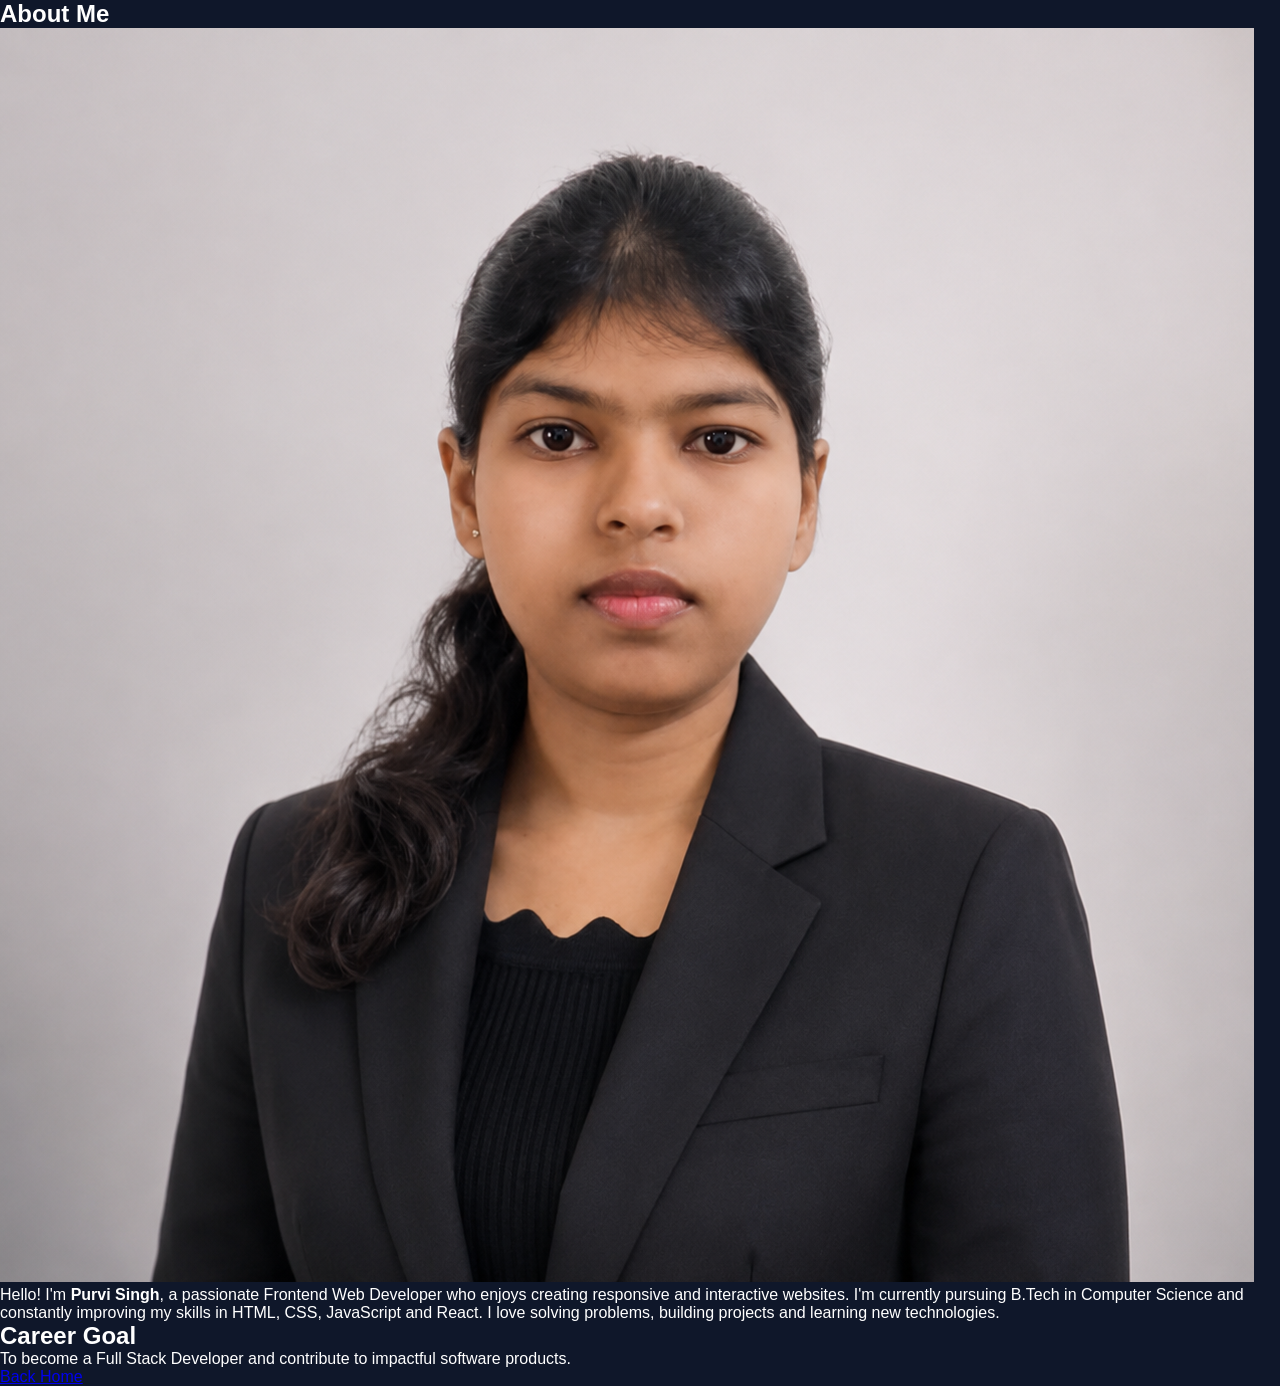
==== about.html @ 28787dc6 "Initial portfolio upload" ====
<!DOCTYPE html>
<html lang="en">

<head>

<meta charset="UTF-8">

<meta name="viewport" content="width=device-width, initial-scale=1.0">

<title>About Me</title>

<link rel="stylesheet" href="css/pages.css">

<link rel="stylesheet"
href="https://cdnjs.cloudflare.com/ajax/libs/font-awesome/6.6.0/css/all.min.css">

</head>

<body>

<section class="page">

<h1>About Me</h1>

<img src="img/profile.png" class="profile">

<p>

Hello! I'm <b>Purvi Singh</b>, a passionate Frontend Web Developer who enjoys creating responsive and interactive websites.

I'm currently pursuing B.Tech in Computer Science and constantly improving my skills in HTML, CSS, JavaScript and React.

I love solving problems, building projects and learning new technologies.

</p>

<h2>Career Goal</h2>

<p>

To become a Full Stack Developer and contribute to impactful software products.

</p>

<a href="index.html" class="btn">Back Home</a>

</section>

</body>

</html>
---- css/pages.css ----
/* ==========================
   GOOGLE FONT
=========================== */


*{
    margin:0;
    padding:0;
    box-sizing:border-box;
    font-family:'Poppins',sans-serif;
}

html{
    scroll-behavior:smooth;
}

body{
    background:#0f172a;
    color:#fff;
    min-height:100vh;
}

/* ===========================
   HEADER
=========================== */

header{
    text-align:center;
    padding:60px 20px 40px;
}

header h1{
    font-size:3rem;
    color:#fff;
    margin-bottom:15px;
}

header p{
    color:#cbd5e1;
    font-size:1.1rem;
    max-width:700px;
    margin:auto;
    line-height:1.8;
}

.home-btn{
    display:inline-block;
    margin-top:30px;
    text-decoration:none;
    color:white;
    background:#8b5cf6;
    padding:12px 28px;
    border-radius:30px;
    transition:.4s;
}

.home-btn:hover{
    transform:translateY(-5px);
    box-shadow:0 0 20px #8b5cf6;
}

/* ===========================
   PROJECT GRID
=========================== */

.projects{

    width:90%;
    max-width:1400px;
    margin:50px auto;

    display:grid;

    grid-template-columns:repeat(auto-fit,minmax(330px,1fr));

    gap:35px;

}

/* ===========================
   CARD
=========================== */

.card{

    background:rgba(255,255,255,.05);

    border:1px solid rgba(255,255,255,.1);

    backdrop-filter:blur(15px);

    border-radius:20px;

    overflow:hidden;

    transition:.4s;

}

.card:hover{

    transform:translateY(-12px);

    box-shadow:0 20px 40px rgba(139,92,246,.35);

}

.card img{

    width:100%;
    height:220px;
    object-fit:cover;

}

.card h2{

    padding:20px 20px 10px;
    font-size:1.5rem;

}

.card p{

    padding:0 20px;
    color:#cbd5e1;
    line-height:1.7;
    margin-bottom:20px;

}

/* ===========================
   TECH STACK
=========================== */

.tech{

    padding:0 20px 20px;

}

.tech span{

    display:inline-block;

    margin:6px;

    padding:8px 16px;

    background:#8b5cf6;

    border-radius:30px;

    font-size:.85rem;

}

/* ===========================
   BUTTONS
=========================== */

.buttons{

    display:flex;

    justify-content:space-between;

    padding:20px;

}

.buttons a{

    flex:1;

    text-align:center;

    margin:0 5px;

    padding:12px;

    border-radius:10px;

    text-decoration:none;

    color:white;

    background:#8b5cf6;

    transition:.35s;

}

.buttons a:hover{

    background:#a855f7;

    transform:scale(1.05);

    box-shadow:0 0 20px #8b5cf6;

}

/* ===========================
IMAGE HOVER
=========================== */

.card img{

    transition:.5s;

}

.card:hover img{

    transform:scale(1.08);

}

/* ===========================
   RESPONSIVE
=========================== */

@media(max-width:900px){

header h1{

font-size:2.5rem;

}

.projects{

grid-template-columns:1fr;

}

}

@media(max-width:600px){

header{

padding:40px 20px;

}

header h1{

font-size:2rem;

}

.buttons{

flex-direction:column;

}

.buttons a{

margin:8px 0;

}

.card img{

height:200px;

}

}

/* ===========================
SCROLLBAR
=========================== */

::-webkit-scrollbar{

width:10px;

}

::-webkit-scrollbar-track{

background:#111827;

}

::-webkit-scrollbar-thumb{

background:#8b5cf6;

border-radius:20px;

}

::-webkit-scrollbar-thumb:hover{

background:#a855f7;

}*/
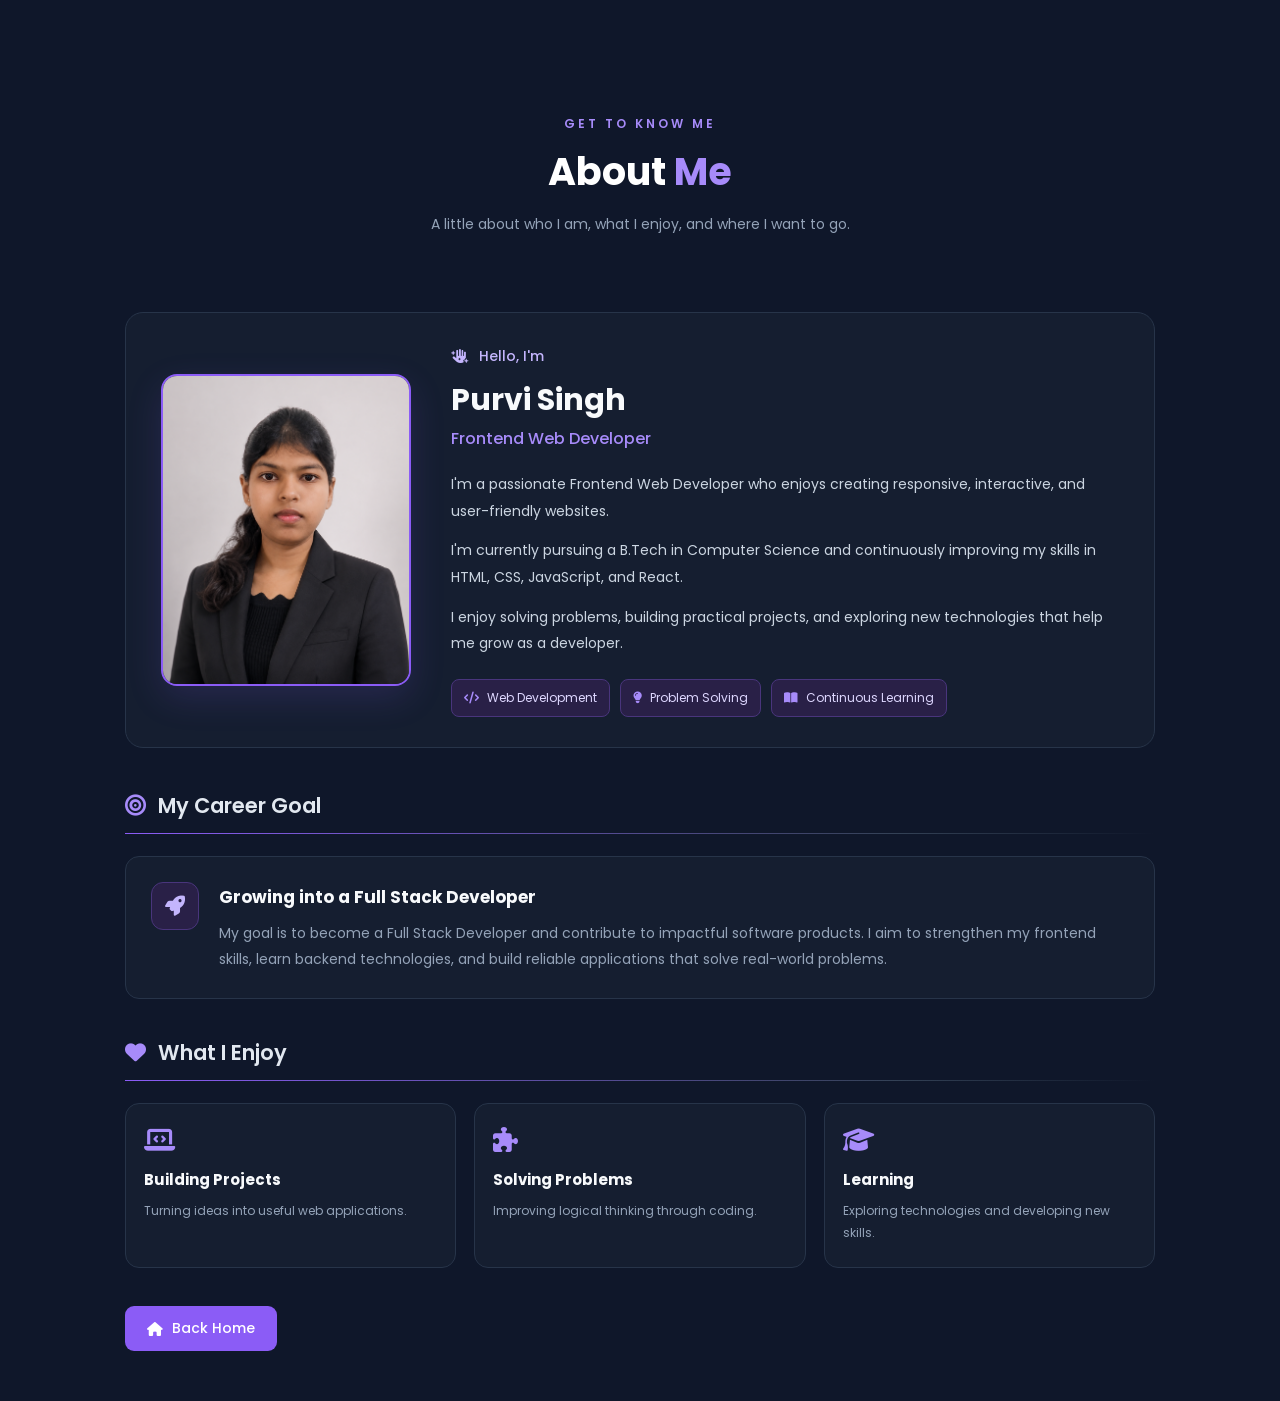
==== commit 6a2b9ffe: "added personal details" ====
--- a/about.html
+++ b/about.html
@@ -1,51 +1,148 @@
+
 <!DOCTYPE html>
 <html lang="en">
 
 <head>
+    <meta charset="UTF-8">
+    <meta name="viewport" content="width=device-width, initial-scale=1.0">
 
-<meta charset="UTF-8">
+    <title>About Me | Purvi Singh</title>
 
-<meta name="viewport" content="width=device-width, initial-scale=1.0">
+    <link rel="stylesheet" href="css/pages.css">
 
-<title>About Me</title>
+    <link rel="preconnect" href="https://fonts.googleapis.com">
+    <link href="https://fonts.googleapis.com/css2?family=Poppins:wght@300;400;500;600;700&display=swap"
+          rel="stylesheet">
 
-<link rel="stylesheet" href="css/pages.css">
-
-<link rel="stylesheet"
-href="https://cdnjs.cloudflare.com/ajax/libs/font-awesome/6.6.0/css/all.min.css">
-
+    <link rel="stylesheet"
+          href="https://cdnjs.cloudflare.com/ajax/libs/font-awesome/6.6.0/css/all.min.css">
 </head>
 
 <body>
 
-<section class="page">
+<section class="page about-page">
 
-<h1>About Me</h1>
+    <!-- Page Header -->
+    <header class="about-header">
+        <span class="section-label">GET TO KNOW ME</span>
+        <h1>About <span>Me</span></h1>
+        <p>A little about who I am, what I enjoy, and where I want to go.</p>
+    </header>
 
-<img src="img/profile.png" class="profile">
+    <!-- Profile Section -->
+    <section class="about-card">
 
-<p>
+        <div class="about-image">
+            <img src="img/profile.png" alt="Portrait of Purvi Singh" class="profile">
+        </div>
 
-Hello! I'm <b>Purvi Singh</b>, a passionate Frontend Web Developer who enjoys creating responsive and interactive websites.
+        <div class="about-content">
+            <span class="about-greeting">
+                <i class="fa-solid fa-hand-sparkles"></i>
+                Hello, I'm
+            </span>
 
-I'm currently pursuing B.Tech in Computer Science and constantly improving my skills in HTML, CSS, JavaScript and React.
+            <h2>Purvi Singh</h2>
 
-I love solving problems, building projects and learning new technologies.
+            <h3>Frontend Web Developer</h3>
 
-</p>
+            <p>
+                I'm a passionate Frontend Web Developer who enjoys creating
+                responsive, interactive, and user-friendly websites.
+            </p>
 
-<h2>Career Goal</h2>
+            <p>
+                I'm currently pursuing a B.Tech in Computer Science and
+                continuously improving my skills in HTML, CSS, JavaScript,
+                and React.
+            </p>
 
-<p>
+            <p>
+                I enjoy solving problems, building practical projects,
+                and exploring new technologies that help me grow as a developer.
+            </p>
 
-To become a Full Stack Developer and contribute to impactful software products.
+            <div class="about-tags">
+                <span><i class="fa-solid fa-code"></i> Web Development</span>
+                <span><i class="fa-solid fa-lightbulb"></i> Problem Solving</span>
+                <span><i class="fa-solid fa-book-open"></i> Continuous Learning</span>
+            </div>
+        </div>
 
-</p>
+    </section>
 
-<a href="index.html" class="btn">Back Home</a>
+    <!-- Career Goal -->
+    <section class="career-section">
+
+        <h2>
+            <i class="fa-solid fa-bullseye"></i>
+            My Career Goal
+        </h2>
+
+        <div class="section-line"></div>
+
+        <div class="career-card">
+            <div class="career-icon">
+                <i class="fa-solid fa-rocket"></i>
+            </div>
+
+            <div>
+                <h3>Growing into a Full Stack Developer</h3>
+
+                <p>
+                    My goal is to become a Full Stack Developer and contribute
+                    to impactful software products. I aim to strengthen my
+                    frontend skills, learn backend technologies, and build
+                    reliable applications that solve real-world problems.
+                </p>
+            </div>
+        </div>
+
+    </section>
+
+    <!-- Interests -->
+    <section class="about-interests">
+
+        <h2>
+            <i class="fa-solid fa-heart"></i>
+            What I Enjoy
+        </h2>
+
+        <div class="section-line"></div>
+
+        <div class="interests-grid">
+
+            <div class="interest-card">
+                <i class="fa-solid fa-laptop-code"></i>
+                <h3>Building Projects</h3>
+                <p>Turning ideas into useful web applications.</p>
+            </div>
+
+            <div class="interest-card">
+                <i class="fa-solid fa-puzzle-piece"></i>
+                <h3>Solving Problems</h3>
+                <p>Improving logical thinking through coding.</p>
+            </div>
+
+            <div class="interest-card">
+                <i class="fa-solid fa-graduation-cap"></i>
+                <h3>Learning</h3>
+                <p>Exploring technologies and developing new skills.</p>
+            </div>
+
+        </div>
+
+    </section>
+
+    <!-- Navigation -->
+    <div class="about-footer">
+        <a href="index.html" class="btn">
+            <i class="fa-solid fa-house"></i>
+            Back Home
+        </a>
+    </div>
 
 </section>
 
 </body>
-
-</html>+</html>
--- a/css/pages.css
+++ b/css/pages.css
@@ -301,3 +301,922 @@
 background:#a855f7;
 
 }*/
+
+
+/* ==========================================
+CONTACT PAGE
+========================================== */
+
+.contact-page {
+
+
+width: 90%;
+max-width: 1200px;
+
+margin: auto;
+
+padding: 50px 0 30px;
+
+
+}
+
+/* ==========================================
+CONTACT HEADER
+========================================== */
+
+.contact-header {
+
+
+text-align: center;
+
+margin-bottom: 55px;
+
+
+}
+
+.back-home {
+
+
+display: inline-flex;
+
+align-items: center;
+
+gap: 8px;
+
+text-decoration: none;
+
+color: white;
+
+background: #8b5cf6;
+
+padding: 11px 22px;
+
+border-radius: 30px;
+
+margin-bottom: 35px;
+
+transition: .3s;
+
+
+}
+
+.back-home:hover {
+
+
+transform: translateY(-4px);
+
+box-shadow: 0 0 20px #8b5cf6;
+
+
+}
+
+.contact-small-title {
+
+
+color: #8b5cf6;
+
+font-size: 14px;
+
+font-weight: 600;
+
+letter-spacing: 3px;
+
+margin-bottom: 10px;
+
+
+}
+
+.contact-header h1 {
+
+
+font-size: 48px;
+
+margin-bottom: 15px;
+
+
+}
+
+.contact-intro {
+
+
+max-width: 650px;
+
+margin: auto;
+
+color: #cbd5e1;
+
+line-height: 1.8;
+
+font-size: 16px;
+
+
+}
+
+
+/* ==============================
+   PROFESSIONAL SKILLS PAGE
+============================== */
+
+.skills-page {
+    max-width: 1100px;
+    margin: 0 auto;
+    padding: 50px 35px;
+    color: #e2e8f0;
+}
+
+.skills-header {
+    margin-bottom: 42px;
+}
+
+.skills-header .section-label {
+    display: inline-block;
+    color: #a78bfa;
+    font-size: 12px;
+    font-weight: 600;
+    letter-spacing: 3px;
+    margin-bottom: 10px;
+}
+
+.skills-header h1 {
+    font-size: 38px;
+    margin: 0 0 12px;
+}
+
+.skills-header h1 span {
+    color: #a78bfa;
+}
+
+.skills-header p {
+    color: #94a3b8;
+    font-size: 15px;
+    line-height: 1.8;
+    max-width: 650px;
+}
+
+.skills-section {
+    margin-bottom: 38px;
+}
+
+.skills-section h2 {
+    display: flex;
+    align-items: center;
+    gap: 12px;
+    font-size: 21px;
+    font-weight: 600;
+    margin-bottom: 12px;
+}
+
+.skills-section h2 i {
+    color: #a78bfa;
+    font-size: 19px;
+}
+
+.section-line {
+    height: 1px;
+    width: 100%;
+    background: linear-gradient(
+        to right,
+        #8b5cf6,
+        #334155 75%,
+        transparent
+    );
+    margin-bottom: 22px;
+}
+
+/* Technical skill cards */
+
+.skills-grid {
+    display: grid;
+    grid-template-columns: repeat(2, minmax(0, 1fr));
+    gap: 18px;
+}
+
+.skill-card {
+    background: #151e30;
+    border: 1px solid #273449;
+    border-radius: 14px;
+    padding: 22px;
+    transition: transform 0.3s ease, border-color 0.3s ease;
+}
+
+.skill-card:hover {
+    transform: translateY(-4px);
+    border-color: #8b5cf6;
+}
+
+.skill-title {
+    display: flex;
+    align-items: center;
+    gap: 12px;
+}
+
+.skill-title i {
+    color: #a78bfa;
+    font-size: 23px;
+}
+
+.skill-title h3 {
+    font-size: 17px;
+    margin: 0;
+}
+
+.skill-card p {
+    font-size: 13px;
+    color: #94a3b8;
+    line-height: 1.7;
+    margin: 12px 0 16px;
+}
+
+/* Skill progress bars */
+
+.skill-card .bar {
+    height: 7px;
+    background: #293449;
+    border-radius: 20px;
+    overflow: hidden;
+}
+
+.skill-card .fill {
+    height: 100%;
+    border-radius: 20px;
+    background: linear-gradient(90deg, #7c3aed, #a78bfa);
+}
+
+/* Adjust these percentages to reflect your actual proficiency */
+
+.skill-card .fill.html {
+    width: 85%;
+}
+
+.skill-card .fill.css {
+    width: 80%;
+}
+
+.skill-card .fill.js {
+    width: 65%;
+}
+
+.skill-card .fill.react {
+    width: 50%;
+}
+
+.skill-card .fill.git {
+    width: 70%;
+}
+
+/* Core CS and soft skill tags */
+
+.skills-tags {
+    display: flex;
+    flex-wrap: wrap;
+    gap: 12px;
+}
+
+.skills-tags span {
+    display: inline-block;
+    padding: 10px 15px;
+    background: #151e30;
+    border: 1px solid #303b52;
+    border-radius: 8px;
+    color: #dbe4f0;
+    font-size: 13px;
+    transition: background 0.25s ease, border-color 0.25s ease;
+}
+
+.skills-tags span:hover {
+    background: #292047;
+    border-color: #8b5cf6;
+}
+
+/* Achievements list */
+
+.achievement-list {
+    list-style: none;
+    padding: 0;
+    margin: 0;
+}
+
+.achievement-list li {
+    display: flex;
+    align-items: flex-start;
+    gap: 12px;
+    margin-bottom: 17px;
+    color: #cbd5e1;
+    font-size: 14px;
+    line-height: 1.8;
+}
+
+.achievement-list li i {
+    color: #a78bfa;
+    margin-top: 5px;
+}
+
+/* Back home button */
+
+.skills-footer {
+    margin-top: 35px;
+}
+
+.skills-footer .btn {
+    display: inline-flex;
+    align-items: center;
+    justify-content: center;
+    gap: 9px;
+    padding: 12px 22px;
+    border-radius: 9px;
+    background: #8b5cf6;
+    color: #ffffff;
+    text-decoration: none;
+    font-size: 14px;
+    font-weight: 500;
+    transition: background 0.25s ease, transform 0.25s ease;
+}
+
+.skills-footer .btn:hover {
+    background: #7c3aed;
+    transform: translateY(-2px);
+}
+
+/* Mobile responsive layout */
+
+@media (max-width: 650px) {
+    .skills-page {
+        padding: 35px 20px;
+    }
+
+    .skills-header h1 {
+        font-size: 30px;
+    }
+
+    .skills-section h2 {
+        font-size: 18px;
+    }
+
+    .skills-grid {
+        grid-template-columns: 1fr;
+    }
+
+    .skills-tags span {
+        font-size: 12px;
+        padding: 9px 11px;
+    }
+}
+
+
+/* ==============================
+   PROFESSIONAL EDUCATION PAGE
+============================== */
+
+.education-page {
+    max-width: 1000px;
+    margin: 0 auto;
+    padding: 50px 35px;
+    color: #e2e8f0;
+}
+
+.education-header {
+    margin-bottom: 40px;
+}
+
+.education-header .section-label {
+    display: inline-block;
+    color: #a78bfa;
+    font-size: 12px;
+    font-weight: 600;
+    letter-spacing: 3px;
+    margin-bottom: 10px;
+}
+
+.education-header h1 {
+    font-size: 38px;
+    margin: 0 0 12px;
+}
+
+.education-header h1 span {
+    color: #a78bfa;
+}
+
+.education-header > p {
+    color: #94a3b8;
+    font-size: 14px;
+    line-height: 1.8;
+}
+
+.education-section {
+    margin-bottom: 35px;
+}
+
+.education-section > h2 {
+    display: flex;
+    align-items: center;
+    gap: 12px;
+    font-size: 21px;
+    font-weight: 600;
+    margin-bottom: 12px;
+}
+
+.education-section > h2 i {
+    color: #a78bfa;
+}
+
+.education-page .section-line {
+    height: 1px;
+    width: 100%;
+    background: linear-gradient(
+        to right,
+        #8b5cf6,
+        #334155 75%,
+        transparent
+    );
+    margin-bottom: 28px;
+}
+
+/* Timeline layout */
+
+.education-timeline {
+    position: relative;
+    display: flex;
+    flex-direction: column;
+    gap: 22px;
+    padding-left: 8px;
+}
+
+.education-timeline::before {
+    content: "";
+    position: absolute;
+    left: 31px;
+    top: 30px;
+    bottom: 30px;
+    width: 2px;
+    background: linear-gradient(
+        to bottom,
+        #8b5cf6,
+        #334155
+    );
+}
+
+.education-card {
+    position: relative;
+    display: flex;
+    align-items: flex-start;
+    gap: 22px;
+    padding: 25px;
+    background: #151e30;
+    border: 1px solid #273449;
+    border-radius: 15px;
+    transition: transform 0.3s ease, border-color 0.3s ease;
+}
+
+.education-card:hover {
+    transform: translateY(-4px);
+    border-color: #8b5cf6;
+}
+
+/* Icon */
+
+.education-icon {
+    position: relative;
+    z-index: 1;
+    flex-shrink: 0;
+    display: flex;
+    align-items: center;
+    justify-content: center;
+    width: 48px;
+    height: 48px;
+    border: 1px solid #5b3ca8;
+    border-radius: 12px;
+    background: #292047;
+    color: #c4b5fd;
+    font-size: 20px;
+}
+
+/* Education details */
+
+.education-details {
+    flex: 1;
+    min-width: 0;
+}
+
+.education-year {
+    display: inline-block;
+    padding: 6px 12px;
+    border-radius: 20px;
+    background: #292047;
+    color: #c4b5fd;
+    font-size: 12px;
+    font-weight: 500;
+    margin-bottom: 12px;
+}
+
+.education-details h3 {
+    color: #f8fafc;
+    font-size: 18px;
+    font-weight: 600;
+    line-height: 1.5;
+    margin: 0 0 12px;
+}
+
+.education-details .institution {
+    display: flex;
+    align-items: center;
+    gap: 9px;
+    color: #cbd5e1;
+    font-size: 14px;
+    margin: 0 0 12px;
+}
+
+.education-details .institution i {
+    color: #a78bfa;
+}
+
+.education-description {
+    color: #94a3b8;
+    font-size: 13px;
+    line-height: 1.8;
+    margin: 0 0 12px;
+}
+
+.education-status {
+    display: inline-block;
+    padding: 5px 10px;
+    background: #18372f;
+    border: 1px solid #285744;
+    color: #86efac;
+    border-radius: 6px;
+    font-size: 11px;
+    font-weight: 500;
+}
+
+/* Back home */
+
+.education-footer {
+    margin-top: 35px;
+}
+
+.education-footer .btn {
+    display: inline-flex;
+    align-items: center;
+    justify-content: center;
+    gap: 9px;
+    padding: 12px 22px;
+    border-radius: 9px;
+    background: #8b5cf6;
+    color: #ffffff;
+    text-decoration: none;
+    font-size: 14px;
+    font-weight: 500;
+    transition: background 0.25s ease, transform 0.25s ease;
+}
+
+.education-footer .btn:hover {
+    background: #7c3aed;
+    transform: translateY(-2px);
+}
+
+/* Responsive design */
+
+@media (max-width: 650px) {
+    .education-page {
+        padding: 35px 20px;
+    }
+
+    .education-header h1 {
+        font-size: 30px;
+    }
+
+    .education-section > h2 {
+        font-size: 18px;
+    }
+
+    .education-card {
+        gap: 15px;
+        padding: 18px;
+    }
+
+    .education-timeline::before {
+        left: 27px;
+    }
+
+    .education-icon {
+        width: 42px;
+        height: 42px;
+        font-size: 17px;
+    }
+
+    .education-details h3 {
+        font-size: 16px;
+    }
+}
+
+
+/* ==============================
+   PROFESSIONAL ABOUT PAGE
+============================== */
+
+.about-page {
+    max-width: 1100px;
+    margin: 0 auto;
+    padding: 50px 35px;
+    color: #e2e8f0;
+}
+
+.about-header {
+    margin-bottom: 35px;
+}
+
+.about-header .section-label {
+    display: inline-block;
+    color: #a78bfa;
+    font-size: 12px;
+    font-weight: 600;
+    letter-spacing: 3px;
+    margin-bottom: 10px;
+}
+
+.about-header h1 {
+    font-size: 38px;
+    margin: 0 0 12px;
+}
+
+.about-header h1 span {
+    color: #a78bfa;
+}
+
+.about-header > p {
+    color: #94a3b8;
+    font-size: 14px;
+    line-height: 1.8;
+}
+
+/* Profile card */
+
+.about-card {
+    display: grid;
+    grid-template-columns: 260px minmax(0, 1fr);
+    align-items: center;
+    gap: 35px;
+    padding: 30px;
+    background: #151e30;
+    border: 1px solid #273449;
+    border-radius: 18px;
+    margin-bottom: 42px;
+}
+
+.about-image {
+    display: flex;
+    align-items: center;
+    justify-content: center;
+}
+
+.about-image .profile {
+    display: block;
+    width: 100%;
+    max-width: 250px;
+    aspect-ratio: 4 / 5;
+    object-fit: cover;
+    border-radius: 16px;
+    border: 2px solid #8b5cf6;
+    box-shadow: 0 12px 35px rgba(139, 92, 246, 0.15);
+}
+
+.about-greeting {
+    color: #c4b5fd;
+    font-size: 14px;
+    font-weight: 500;
+}
+
+.about-greeting i {
+    margin-right: 6px;
+}
+
+.about-content h2 {
+    color: #f8fafc;
+    font-size: 30px;
+    margin: 10px 0 3px;
+}
+
+.about-content h3 {
+    color: #a78bfa;
+    font-size: 16px;
+    font-weight: 500;
+    margin: 0 0 20px;
+}
+
+.about-content > p {
+    color: #cbd5e1;
+    font-size: 14px;
+    line-height: 1.9;
+    margin: 0 0 13px;
+}
+
+/* Interest tags */
+
+.about-tags {
+    display: flex;
+    flex-wrap: wrap;
+    gap: 10px;
+    margin-top: 22px;
+}
+
+.about-tags span {
+    display: inline-flex;
+    align-items: center;
+    gap: 8px;
+    padding: 9px 12px;
+    background: #292047;
+    border: 1px solid #49357c;
+    border-radius: 8px;
+    color: #ddd6fe;
+    font-size: 12px;
+}
+
+.about-tags i {
+    color: #a78bfa;
+}
+
+/* Section headings */
+
+.career-section,
+.about-interests {
+    margin-bottom: 38px;
+}
+
+.career-section > h2,
+.about-interests > h2 {
+    display: flex;
+    align-items: center;
+    gap: 12px;
+    font-size: 21px;
+    font-weight: 600;
+    margin-bottom: 12px;
+}
+
+.career-section > h2 i,
+.about-interests > h2 i {
+    color: #a78bfa;
+}
+
+.about-page .section-line {
+    height: 1px;
+    width: 100%;
+    background: linear-gradient(
+        to right,
+        #8b5cf6,
+        #334155 75%,
+        transparent
+    );
+    margin-bottom: 22px;
+}
+
+/* Career goal card */
+
+.career-card {
+    display: flex;
+    align-items: flex-start;
+    gap: 20px;
+    padding: 25px;
+    background: #151e30;
+    border: 1px solid #273449;
+    border-radius: 14px;
+    transition: border-color 0.3s ease, transform 0.3s ease;
+}
+
+.career-card:hover {
+    border-color: #8b5cf6;
+    transform: translateY(-3px);
+}
+
+.career-icon {
+    display: flex;
+    flex-shrink: 0;
+    align-items: center;
+    justify-content: center;
+    width: 48px;
+    height: 48px;
+    background: #292047;
+    border: 1px solid #49357c;
+    border-radius: 12px;
+    color: #c4b5fd;
+    font-size: 20px;
+}
+
+.career-card h3 {
+    margin: 2px 0 10px;
+    font-size: 17px;
+    color: #f8fafc;
+}
+
+.career-card p {
+    margin: 0;
+    color: #94a3b8;
+    font-size: 14px;
+    line-height: 1.9;
+}
+
+/* Interests cards */
+
+.interests-grid {
+    display: grid;
+    grid-template-columns: repeat(3, minmax(0, 1fr));
+    gap: 18px;
+}
+
+.interest-card {
+    padding: 24px 18px;
+    background: #151e30;
+    border: 1px solid #273449;
+    border-radius: 14px;
+    transition: border-color 0.3s ease, transform 0.3s ease;
+}
+
+.interest-card:hover {
+    border-color: #8b5cf6;
+    transform: translateY(-4px);
+}
+
+.interest-card > i {
+    color: #a78bfa;
+    font-size: 25px;
+    margin-bottom: 15px;
+}
+
+.interest-card h3 {
+    color: #f8fafc;
+    font-size: 15px;
+    margin: 0 0 9px;
+}
+
+.interest-card p {
+    color: #94a3b8;
+    font-size: 12px;
+    line-height: 1.8;
+    margin: 0;
+}
+
+/* Back home button */
+
+.about-footer {
+    margin-top: 30px;
+}
+
+.about-footer .btn {
+    display: inline-flex;
+    align-items: center;
+    justify-content: center;
+    gap: 9px;
+    padding: 12px 22px;
+    border-radius: 9px;
+    background: #8b5cf6;
+    color: #ffffff;
+    text-decoration: none;
+    font-size: 14px;
+    font-weight: 500;
+    transition: background 0.25s ease, transform 0.25s ease;
+}
+
+.about-footer .btn:hover {
+    background: #7c3aed;
+    transform: translateY(-2px);
+}
+
+/* Responsive layout */
+
+@media (max-width: 750px) {
+    .about-page {
+        padding: 35px 20px;
+    }
+
+    .about-header h1 {
+        font-size: 30px;
+    }
+
+    .about-card {
+        grid-template-columns: 1fr;
+        gap: 25px;
+        padding: 22px;
+    }
+
+    .about-image .profile {
+        max-width: 210px;
+        aspect-ratio: 1 / 1;
+        border-radius: 50%;
+    }
+
+    .about-content h2 {
+        font-size: 26px;
+    }
+
+    .career-section > h2,
+    .about-interests > h2 {
+        font-size: 18px;
+    }
+
+    .interests-grid {
+        grid-template-columns: 1fr;
+    }
+
+    .career-card {
+        padding: 20px;
+        gap: 14px;
+    }
+}
